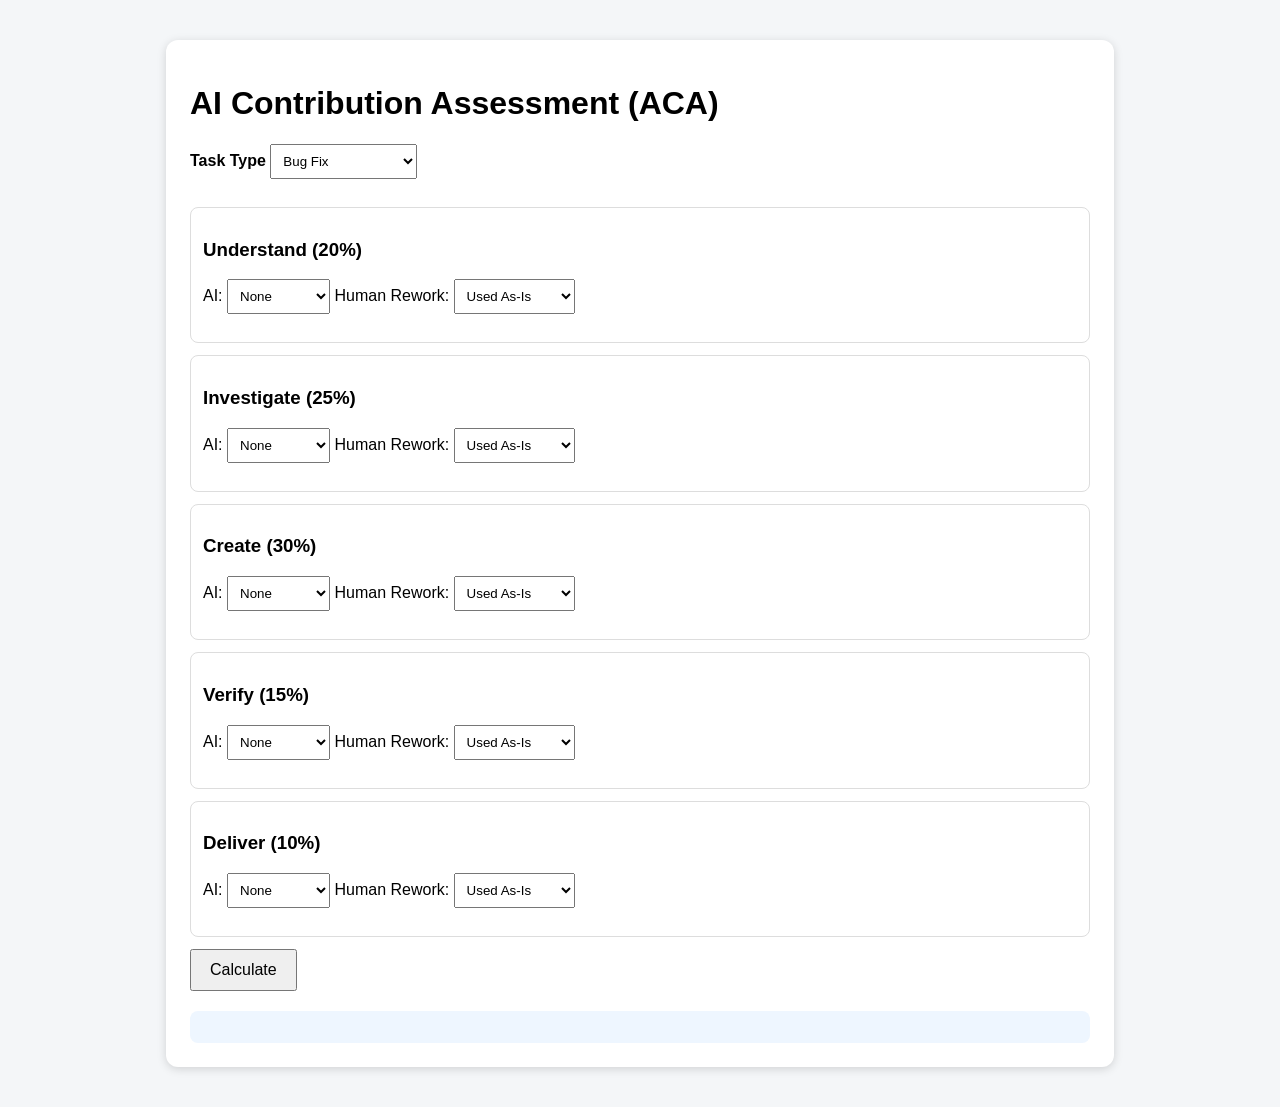
==== index.html @ 489fe043 "Add files via upload" ====
<!DOCTYPE html>
<html>
<head>
<meta charset="utf-8">
<meta name="viewport" content="width=device-width,initial-scale=1">
<title>AI Contribution Assessment</title>
<link rel="stylesheet" href="style.css">
</head>
<body>
<div class="container">
<h1>AI Contribution Assessment (ACA)</h1>

<label>Task Type</label>
<select id="task"></select>

<div id="phases"></div>

<button onclick="calculate()">Calculate</button>

<div id="result" class="card"></div>
</div>

<script src="config.js"></script>
<script src="script.js"></script>
</body>
</html>
---- style.css ----
body{font-family:Arial,sans-serif;background:#f4f6f8;margin:0}
.container{max-width:900px;margin:40px auto;background:white;padding:24px;border-radius:12px;box-shadow:0 2px 10px rgba(0,0,0,.15)}
label{font-weight:bold}
.phase{border:1px solid #ddd;padding:12px;margin:12px 0;border-radius:8px}
.card{margin-top:20px;padding:16px;background:#eef6ff;border-radius:8px}
button{padding:10px 18px;font-size:16px}
select{padding:8px;margin-bottom:16px}
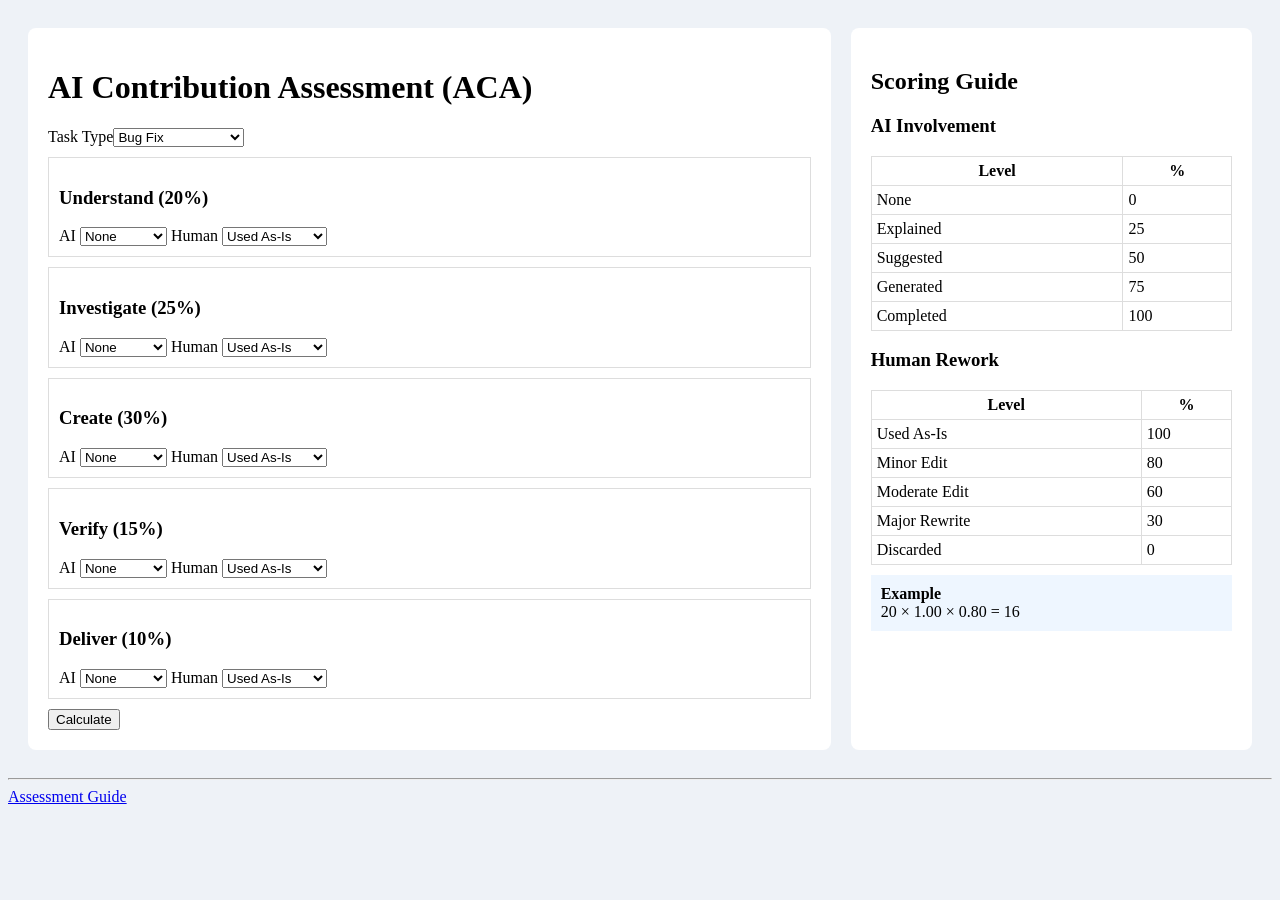
==== commit d5e0700c: "Add files via upload" ====
--- a/index.html
+++ b/index.html
@@ -1,26 +1,3 @@
-<!DOCTYPE html>
-<html>
-<head>
-<meta charset="utf-8">
-<meta name="viewport" content="width=device-width,initial-scale=1">
-<title>AI Contribution Assessment</title>
-<link rel="stylesheet" href="style.css">
-</head>
-<body>
-<div class="container">
-<h1>AI Contribution Assessment (ACA)</h1>
-
-<label>Task Type</label>
-<select id="task"></select>
-
-<div id="phases"></div>
-
-<button onclick="calculate()">Calculate</button>
-
-<div id="result" class="card"></div>
-</div>
-
-<script src="config.js"></script>
-<script src="script.js"></script>
-</body>
-</html>
+<html><head><link rel='stylesheet' href='style.css'></head><body><div class='layout'><div class='left'><h1>AI Contribution Assessment (ACA)</h1><label>Task Type</label><select id='task'></select><div id='phases'></div><button onclick='calculate()'>Calculate</button><div id='result'></div><div id='details'></div></div><div class='right'><h2>Scoring Guide</h2><h3>AI Involvement</h3><table><tr><th>Level</th><th>%</th></tr><tr><td>None</td><td>0</td></tr><tr><td>Explained</td><td>25</td></tr><tr><td>Suggested</td><td>50</td></tr><tr><td>Generated</td><td>75</td></tr><tr><td>Completed</td><td>100</td></tr></table><h3>Human Rework</h3><table><tr><th>Level</th><th>%</th></tr><tr><td>Used As-Is</td><td>100</td></tr><tr><td>Minor Edit</td><td>80</td></tr><tr><td>Moderate Edit</td><td>60</td></tr><tr><td>Major Rewrite</td><td>30</td></tr><tr><td>Discarded</td><td>0</td></tr></table><div class='example'><b>Example</b><br>20 × 1.00 × 0.80 = 16</div></div></div><script src='config.js'></script><script src='script.js'></script>
+<hr>
+<a href="Assessment.html" target="_blank">Assessment Guide</a></body></html>
--- a/style.css
+++ b/style.css
@@ -1,8 +1 @@
-
-body{font-family:Arial,sans-serif;background:#f4f6f8;margin:0}
-.container{max-width:900px;margin:40px auto;background:white;padding:24px;border-radius:12px;box-shadow:0 2px 10px rgba(0,0,0,.15)}
-label{font-weight:bold}
-.phase{border:1px solid #ddd;padding:12px;margin:12px 0;border-radius:8px}
-.card{margin-top:20px;padding:16px;background:#eef6ff;border-radius:8px}
-button{padding:10px 18px;font-size:16px}
-select{padding:8px;margin-bottom:16px}
+body{font-family:Segoe UI;background:#eef2f7}.layout{display:grid;grid-template-columns:2fr 1fr;gap:20px;padding:20px}.left,.right{background:#fff;padding:20px;border-radius:8px}.phase{border:1px solid #ddd;margin:10px 0;padding:10px}table{width:100%;border-collapse:collapse}td,th{border:1px solid #ddd;padding:5px}.example{margin-top:10px;background:#eef6ff;padding:10px}
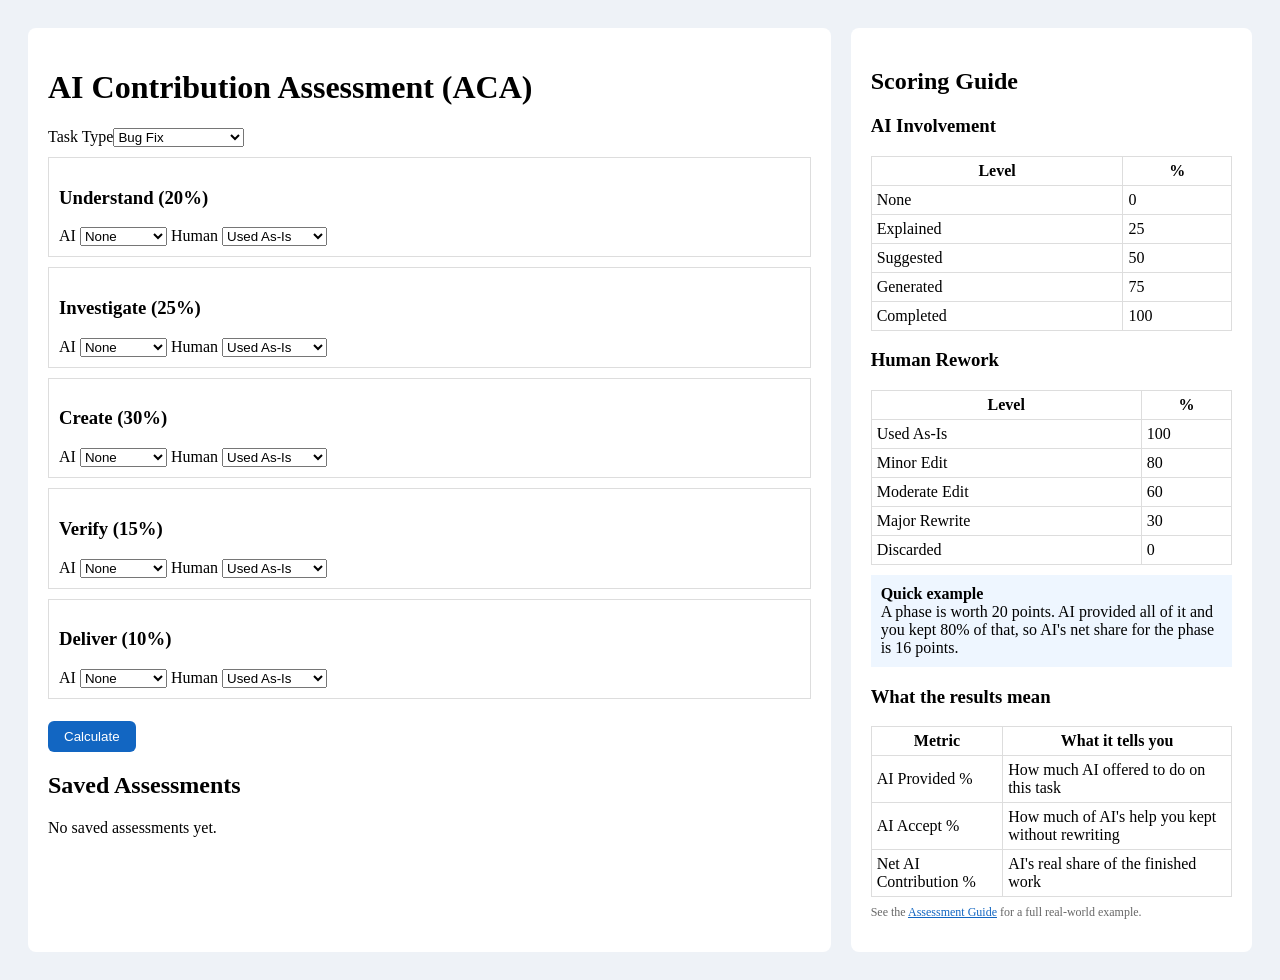
==== commit 9693bb22: "Add files via upload" ====
--- a/index.html
+++ b/index.html
@@ -1,3 +1 @@
-<html><head><link rel='stylesheet' href='style.css'></head><body><div class='layout'><div class='left'><h1>AI Contribution Assessment (ACA)</h1><label>Task Type</label><select id='task'></select><div id='phases'></div><button onclick='calculate()'>Calculate</button><div id='result'></div><div id='details'></div></div><div class='right'><h2>Scoring Guide</h2><h3>AI Involvement</h3><table><tr><th>Level</th><th>%</th></tr><tr><td>None</td><td>0</td></tr><tr><td>Explained</td><td>25</td></tr><tr><td>Suggested</td><td>50</td></tr><tr><td>Generated</td><td>75</td></tr><tr><td>Completed</td><td>100</td></tr></table><h3>Human Rework</h3><table><tr><th>Level</th><th>%</th></tr><tr><td>Used As-Is</td><td>100</td></tr><tr><td>Minor Edit</td><td>80</td></tr><tr><td>Moderate Edit</td><td>60</td></tr><tr><td>Major Rewrite</td><td>30</td></tr><tr><td>Discarded</td><td>0</td></tr></table><div class='example'><b>Example</b><br>20 × 1.00 × 0.80 = 16</div></div></div><script src='config.js'></script><script src='script.js'></script>
-<hr>
-<a href="Assessment.html" target="_blank">Assessment Guide</a></body></html>+<html><head><link rel='stylesheet' href='style.css'></head><body><div class='layout'><div class='left'><h1>AI Contribution Assessment (ACA)</h1><label>Task Type</label><select id='task'></select><div id='phases'></div><button onclick='calculate()'>Calculate</button><div id='result'></div><div id='details'></div><div id='aggregate'></div></div><div class='right'><h2>Scoring Guide</h2><h3>AI Involvement</h3><table><tr><th>Level</th><th>%</th></tr><tr><td>None</td><td>0</td></tr><tr><td>Explained</td><td>25</td></tr><tr><td>Suggested</td><td>50</td></tr><tr><td>Generated</td><td>75</td></tr><tr><td>Completed</td><td>100</td></tr></table><h3>Human Rework</h3><table><tr><th>Level</th><th>%</th></tr><tr><td>Used As-Is</td><td>100</td></tr><tr><td>Minor Edit</td><td>80</td></tr><tr><td>Moderate Edit</td><td>60</td></tr><tr><td>Major Rewrite</td><td>30</td></tr><tr><td>Discarded</td><td>0</td></tr></table><div class='example'><b>Quick example</b><br>A phase is worth 20 points. AI provided all of it and you kept 80% of that, so AI's net share for the phase is 16 points.</div><h3>What the results mean</h3><table><tr><th>Metric</th><th>What it tells you</th></tr><tr><td>AI Provided %</td><td>How much AI offered to do on this task</td></tr><tr><td>AI Accept %</td><td>How much of AI's help you kept without rewriting</td></tr><tr><td>Net AI Contribution %</td><td>AI's real share of the finished work</td></tr></table><p class='note'>See the <a href='Assessment.html' target='_blank'>Assessment Guide</a> for a full real-world example.</p></div></div><script src='config.js'></script><script src='script.js'></script>
--- a/style.css
+++ b/style.css
@@ -1 +1 @@
-body{font-family:Segoe UI;background:#eef2f7}.layout{display:grid;grid-template-columns:2fr 1fr;gap:20px;padding:20px}.left,.right{background:#fff;padding:20px;border-radius:8px}.phase{border:1px solid #ddd;margin:10px 0;padding:10px}table{width:100%;border-collapse:collapse}td,th{border:1px solid #ddd;padding:5px}.example{margin-top:10px;background:#eef6ff;padding:10px}+body{font-family:Segoe UI;background:#eef2f7}.layout{display:grid;grid-template-columns:2fr 1fr;gap:20px;padding:20px}.left,.right{background:#fff;padding:20px;border-radius:8px}.phase{border:1px solid #ddd;margin:10px 0;padding:10px}table{width:100%;border-collapse:collapse}td,th{border:1px solid #ddd;padding:5px}.example{margin-top:10px;background:#eef6ff;padding:10px}.metrics{display:flex;gap:12px;flex-wrap:wrap;margin:12px 0}.metric{flex:1;min-width:140px;background:#f5f9ff;border:1px solid #d6e4f5;border-radius:8px;padding:12px;text-align:center}.metric-val{font-size:26px;font-weight:700;color:#1266c2}.metric-lbl{font-weight:600;margin-top:4px}.metric-help{font-size:12px;color:#666;margin-top:4px}button{margin-top:12px;padding:8px 16px;background:#1266c2;color:#fff;border:none;border-radius:6px;cursor:pointer}button:hover{background:#0d4f99}.note{font-size:12px;color:#666;margin-top:8px}.note a{color:#1266c2}
